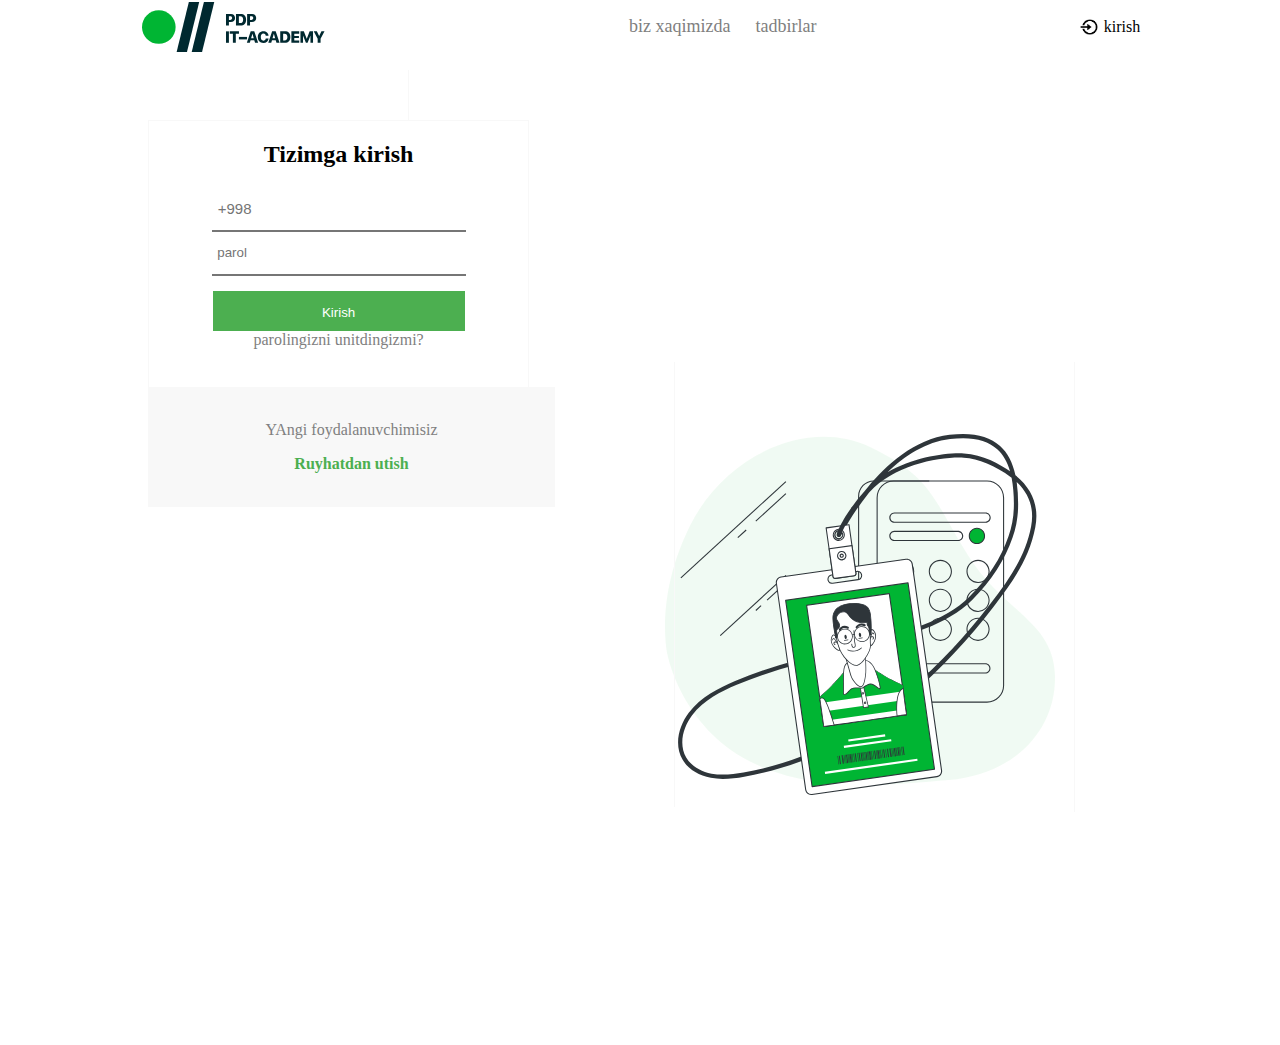
==== index.html @ 3b67fa88 "first commit" ====
<!DOCTYPE html>
<html lang="en">
<head>
    <meta charset="UTF-8">
    <title>Title</title>
    <link rel="stylesheet" href="css/homework 2.css">


</head>
<body>
<div class="navbar">


    <div  class="nav">
        <img src="images/123.svg " alt="404">
        <ul style="display: flex; ">
            <li style="margin-right: 25px;"><a href="#">biz xaqimizda</a></li>
            <li><a href="#">tadbirlar</a></li>
        </ul>
        <div class="log-in">
            <img src="images/asa.png" alt="40">
            <p>kirish</p>
        </div>
    </div>
</div>
<div class="contiuner">


    <div class="card">
        <h2>
            Tizimga kirish
        </h2>
        <label for="input1"></label>
        <input type="text" id="input1" placeholder=" +998" class="nomer">
        <br>

        <label for="input2"></label>
        <input type="password" id="input2" placeholder=" parol" class="parol">

        <div>
            <button type="button" class="knopka2" onclick="asd()"><p style="color: white">Kirish</p></button>
            <br>
        </div>
        <div></div>
        <div><a href="#">parolingizni unitdingizmi?</a></div>
    </div>
    <div class="cardmini"><br>
        <p>YAngi foydalanuvchimisiz</p>
        <b style="cursor: pointer">Ruyhatdan utish</b>
    </div>


    <div class="palaca"></div>


</div>
<div class="del"><img src="images/555.svg" alt="404"></div>
<div class="right"></div>
<div class="lefht"></div>


<div style="color: white"><p>Lorem ipsum dolor sit amet, consectetur adipisicing elit. Ab asperiores consectetur consequatur dignissimos
    doloribus
    exercitationem fuga fugiat iusto magnam nisi odio odit optio qui, quibusdam rem unde veniam vitae voluptatibus.</p>
    <p>Lorem ipsum dolor sit amet, consectetur adipisicing elit. Ab asperiores consectetur consequatur dignissimos
        doloribus
        exercitationem fuga fugiat iusto magnam nisi odio odit optio qui, quibusdam rem unde veniam vitae
        voluptatibus.</p>
    <p>Lorem ipsum dolor sit amet, consectetur adipisicing elit. Ab asperiores consectetur consequatur dignissimos
        doloribus
        exercitationem fuga fugiat iusto magnam nisi odio odit optio qui, quibusdam rem unde veniam vitae
        voluptatibus.</p>
    <p>Lorem ipsum dolor sit amet, consectetur adipisicing elit. Ab asperiores consectetur consequatur dignissimos
        doloribus
        exercitationem fuga fugiat iusto magnam nisi odio odit optio qui, quibusdam rem unde veniam vitae
        voluptatibus.</p>
    <p>Lorem ipsum dolor sit amet, consectetur adipisicing elit. Ab asperiores consectetur consequatur dignissimos
        doloribus
        exercitationem fuga fugiat iusto magnam nisi odio odit optio qui, quibusdam rem unde veniam vitae
        voluptatibus.</p>
    <p>Lorem ipsum dolor sit amet, consectetur adipisicing elit. Ab asperiores consectetur consequatur dignissimos
        doloribus
        exercitationem fuga fugiat iusto magnam nisi odio odit optio qui, quibusdam rem unde veniam vitae
        voluptatibus.</p>
    <p>Lorem ipsum dolor sit amet, consectetur adipisicing elit. Ab asperiores consectetur consequatur dignissimos
        doloribus
        exercitationem fuga fugiat iusto magnam nisi odio odit optio qui, quibusdam rem unde veniam vitae
        voluptatibus.</p>
    <p>Lorem ipsum dolor sit amet, consectetur adipisicing elit. Ab asperiores consectetur consequatur dignissimos
        doloribus
        exercitationem fuga fugiat iusto magnam nisi odio odit optio qui, quibusdam rem unde veniam vitae
        voluptatibus.</p>
    <p>Lorem ipsum dolor sit amet, consectetur adipisicing elit. Ab asperiores consectetur consequatur dignissimos
        doloribus
        exercitationem fuga fugiat iusto magnam nisi odio odit optio qui, quibusdam rem unde veniam vitae
        voluptatibus.</p>
    <p>Lorem ipsum dolor sit amet, consectetur adipisicing elit. Ab asperiores consectetur consequatur dignissimos
        doloribus
        exercitationem fuga fugiat iusto magnam nisi odio odit optio qui, quibusdam rem unde veniam vitae
        voluptatibus.</p>
    <p>Lorem ipsum dolor sit amet, consectetur adipisicing elit. Ab asperiores consectetur consequatur dignissimos
        doloribus
        exercitationem fuga fugiat iusto magnam nisi odio odit optio qui, quibusdam rem unde veniam vitae
        voluptatibus.</p></div>
<script>
    window.addEventListener('scroll',(e)=>{
        const navbar = document.querySelector('.nav');
        if(window.pageYOffset>0){
            navbar.classList.add("add-shadow");
        }else{
            navbar.classList.remove("add-shadow");
        }
    });
</script>
</body>
</html>
---- css/homework 2.css ----
.navbar {
    width: 100%;
    height: 70px;
    background-color: white;
    position: fixed;
    z-index: 1;
    top: 0;
    margin-left: -7px;
    /*left: 150px;*/


}

.nav ul li a {
    text-decoration: none;
    color: grey;
    font-size: 18px;


}

.nav ul li {

    list-style-type: none;

}

.nav {
    display: flex;
    justify-content: space-between;
    align-items: center;
    width: 78%;
    margin: 0 auto;


}
.add-shadow{
box-shadow: rgba(60, 64, 67, 0.3) 0px 1px 2px 0px}

/*.displey ul li a{}*/
.nav ul li a:hover {
    border-bottom: 3px solid #4CAF50;
    color: black;
    padding-bottom: 7px;


}

.log-in {
    display: flex;
    align-content: center;
    align-items: center;
    cursor: pointer;
}

.log-in img {
    width: 20px;
    height: 20px;
    margin-right: 5px;
}

.nomer {
    width: 250px;
    height: 40px;
    border-left: none;
    border-right: none;
    border-top: none;
    font-size: 15px;

}

.parol {
    width: 250px;
    height: 40px;
    border-left: none;
    border-right: none;
    border-top: none;
}

.knopka2 {
    background-color: #4CAF50;
    width: 252px;
    height: 40px;
    margin-top: 15px;
    cursor: pointer;
    border: none;
}

.card a {
    text-decoration: none;
    color: grey;
    margin-bottom: 15px;


}

.card a:hover {
    color: red;

}

.card {
    width: 30%;
    height: 280px;
    text-align: center;
    border: 0.2px solid #F8F8F8;
    margin-top: 70px;
    margin-left: 140px;
}

.cardmini {
    width: 407px;
    height: 120px;
    background-color: #F8F8F8;
    text-align: center;
    margin-top: -15px;
    margin-left: 140px;
}

.cardmini p {
    color: grey;
    cursor: pointer;


}

.cardmini b {
    color: #4CAF50;
}

.palaca {
    width: 60px;
    height: 60px;
    border: 0.2px solid #F8F8F8;
    border-bottom: none;
    border-top: none;
    border-right: none;
    position: absolute;
    left: 400px;
    top: -60px;

}

.contiuner {
    position: relative;
    top: 50px;
}

.del img {
    width: 390px;
    position: absolute;
    right: 225px;
    bottom: 105px;
}
.right{
    width: 60px;
    height: 450px;
    border: 0.5px solid #F8F8F8;
    border-bottom: none;
    border-top: none;
    border-right: none;
    position: absolute;
    right: 145px;
    bottom: 88px;


}

.lefht{
    width: 60px;
    height: 445px;
    border: 0.5px solid #F8F8F8 ;
    border-bottom: none;
    border-top: none;
    border-right: none;
    position: absolute;
    right: 545px;
    bottom: 93px;
}
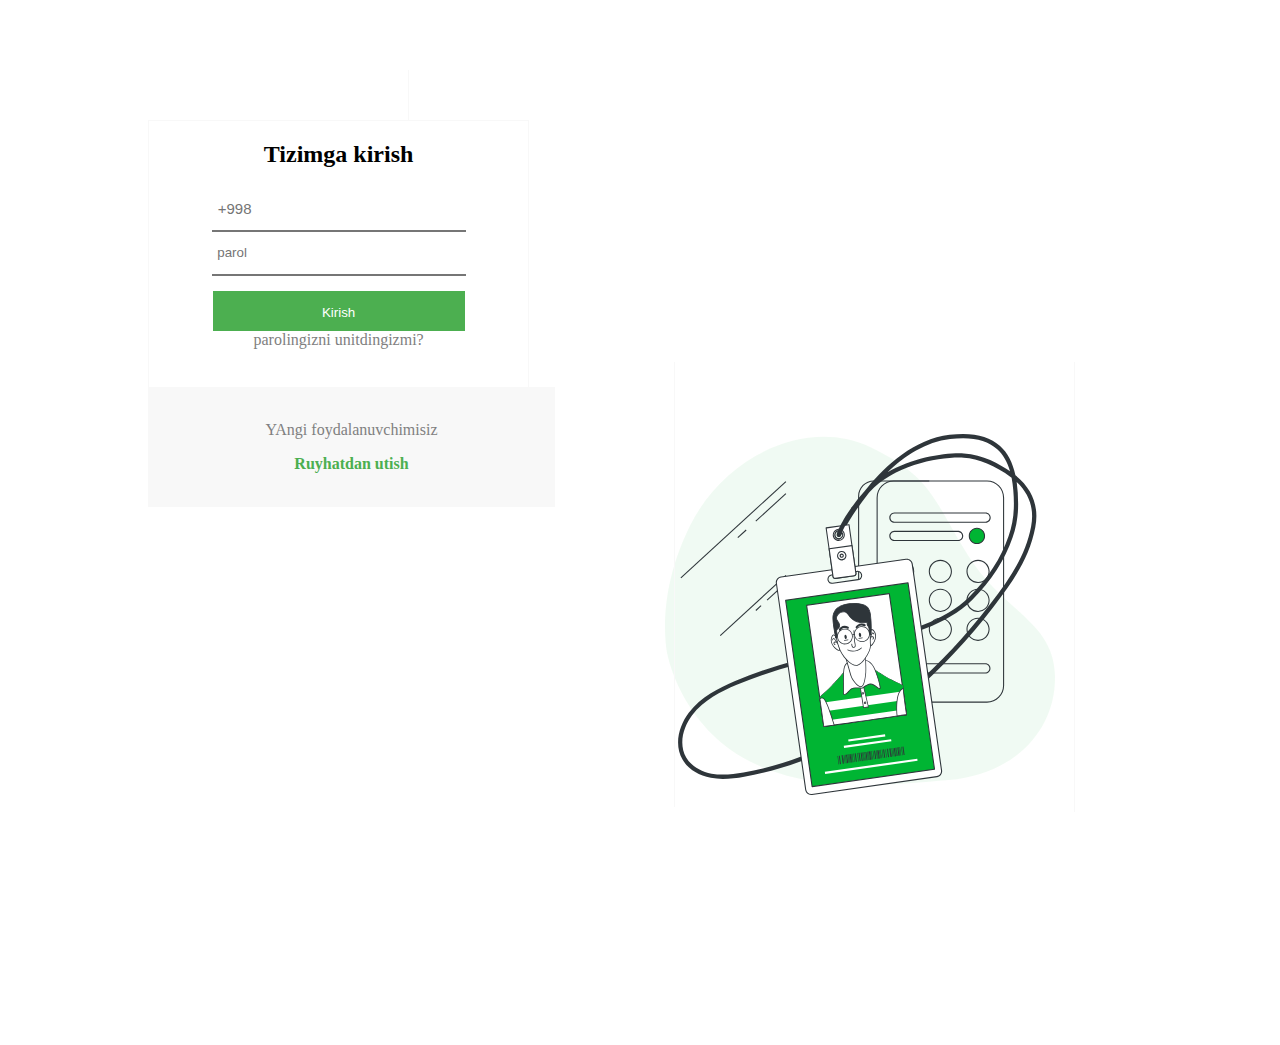
==== commit 61c2659f: "change index.html" ====
--- a/index.html
+++ b/index.html
@@ -10,18 +10,6 @@
 <body>
 <div class="navbar">
 
-
-    <div  class="nav">
-        <img src="images/123.svg " alt="404">
-        <ul style="display: flex; ">
-            <li style="margin-right: 25px;"><a href="#">biz xaqimizda</a></li>
-            <li><a href="#">tadbirlar</a></li>
-        </ul>
-        <div class="log-in">
-            <img src="images/asa.png" alt="40">
-            <p>kirish</p>
-        </div>
-    </div>
 </div>
 <div class="contiuner">
 
